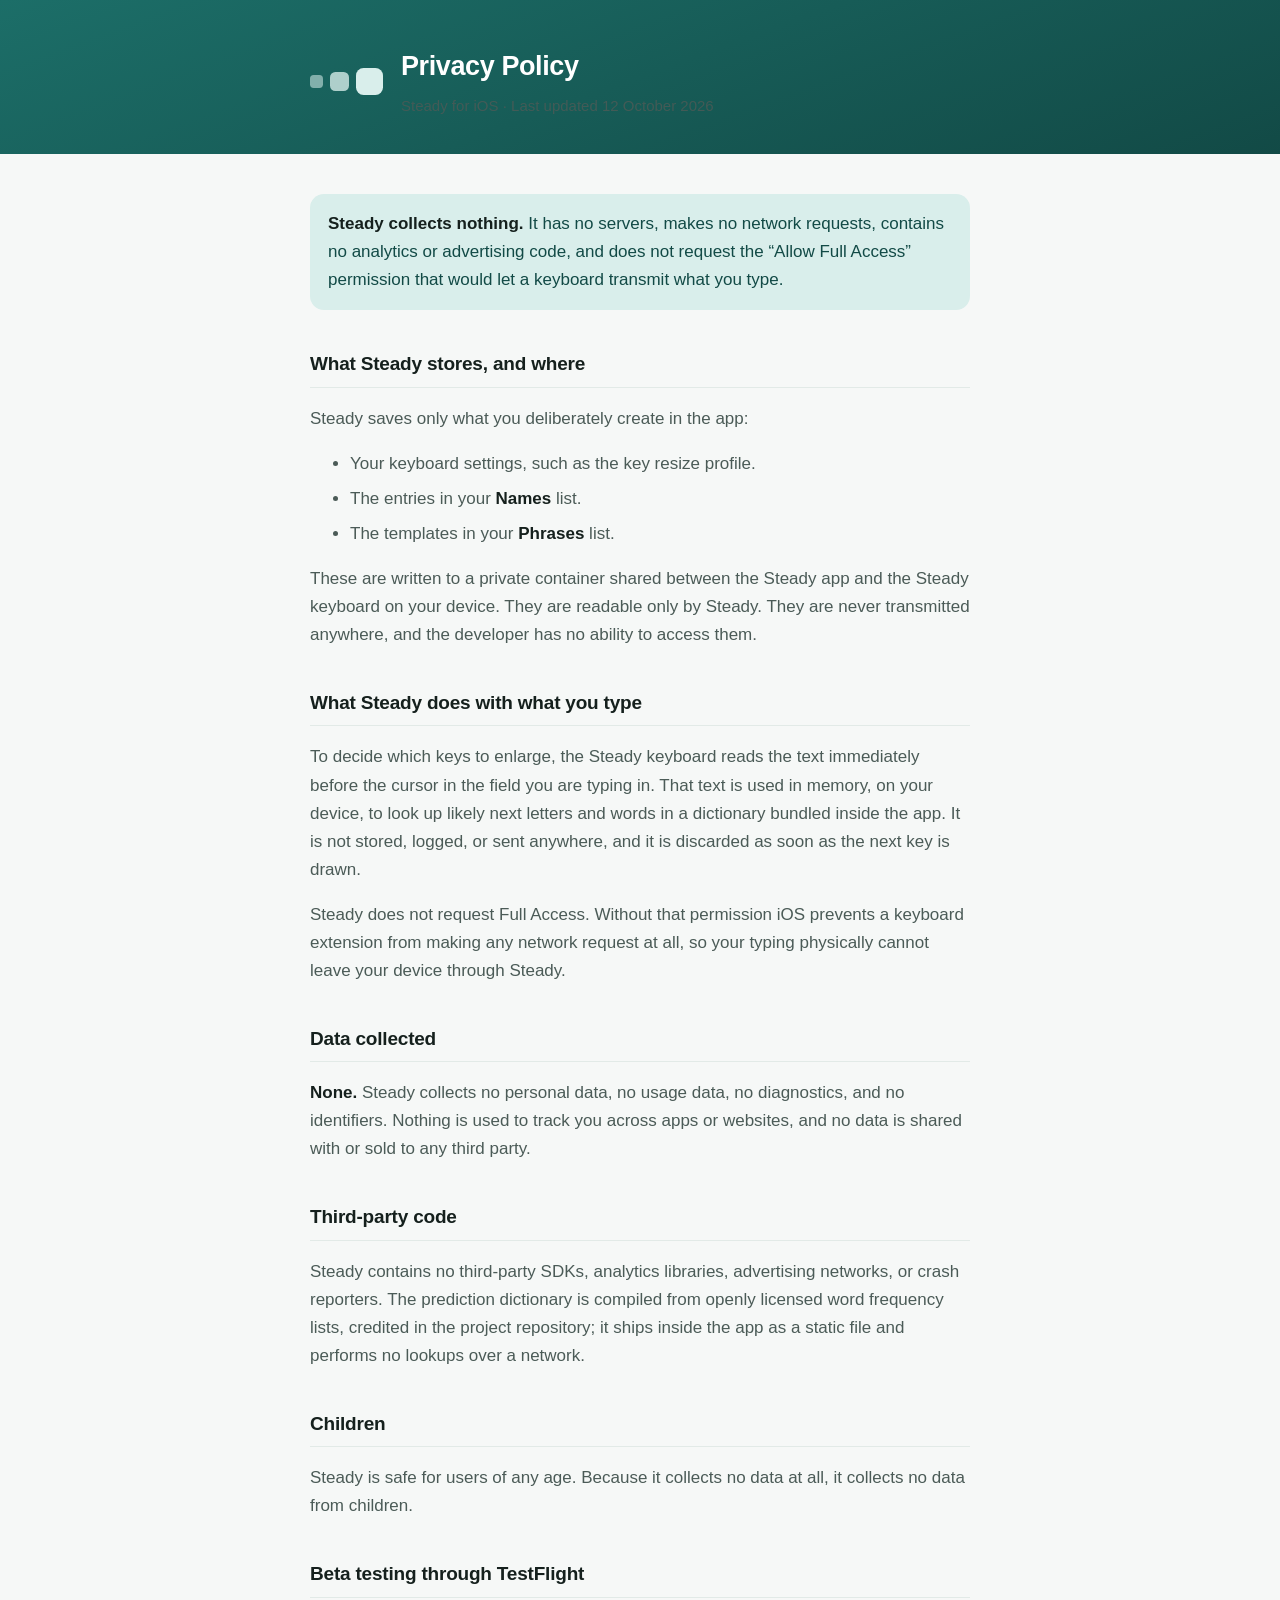
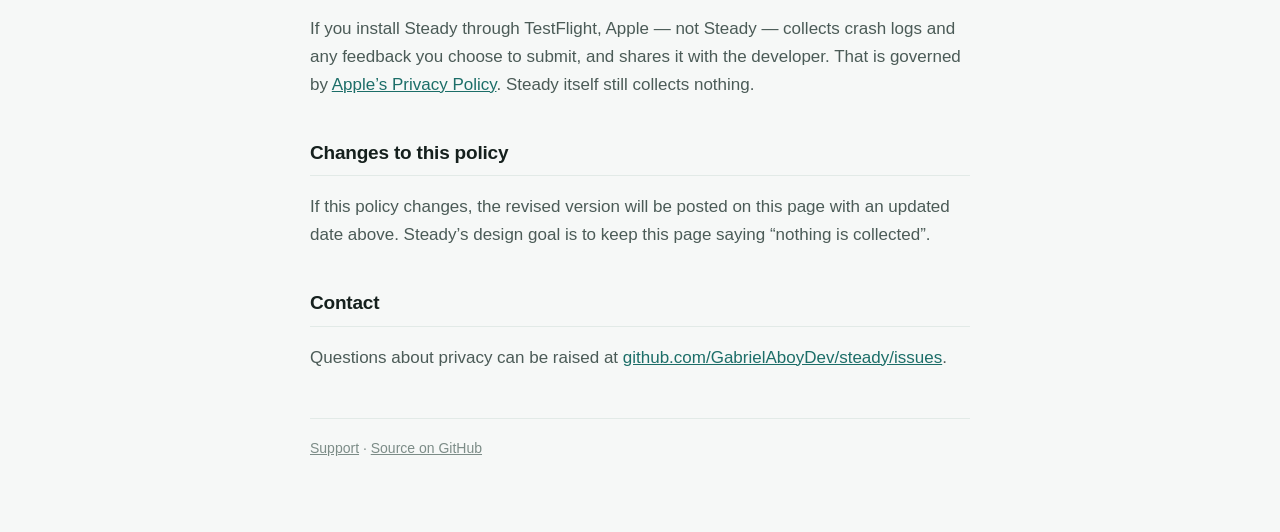
==== docs/privacy.html @ 4a5da060 "Prepare the app for App Store Connect and TestFlight Nothing in the project was set up for distribut" ====
<!doctype html>
<html lang="en">
<head>
<meta charset="utf-8">
<meta name="viewport" content="width=device-width, initial-scale=1">
<title>Steady — Privacy Policy</title>
<meta name="description" content="Steady's privacy policy. Steady collects no data and makes no network calls.">
<link rel="stylesheet" href="styles.css">
</head>
<body>
<header>
  <div class="wrap">
    <span class="mark" aria-hidden="true"><i></i><i></i><i></i></span>
    <div>
      <h1>Privacy Policy</h1>
      <p>Steady for iOS · Last updated 12 October 2026</p>
    </div>
  </div>
</header>

<main class="wrap">
  <div class="note">
    <p><strong>Steady collects nothing.</strong> It has no servers, makes no network
    requests, contains no analytics or advertising code, and does not request the
    “Allow Full Access” permission that would let a keyboard transmit what you type.</p>
  </div>

  <h2>What Steady stores, and where</h2>
  <p>Steady saves only what you deliberately create in the app:</p>
  <ul>
    <li>Your keyboard settings, such as the key resize profile.</li>
    <li>The entries in your <strong>Names</strong> list.</li>
    <li>The templates in your <strong>Phrases</strong> list.</li>
  </ul>
  <p>These are written to a private container shared between the Steady app and the
  Steady keyboard on your device. They are readable only by Steady. They are never
  transmitted anywhere, and the developer has no ability to access them.</p>

  <h2>What Steady does with what you type</h2>
  <p>To decide which keys to enlarge, the Steady keyboard reads the text immediately
  before the cursor in the field you are typing in. That text is used in memory, on
  your device, to look up likely next letters and words in a dictionary bundled
  inside the app. It is not stored, logged, or sent anywhere, and it is discarded as
  soon as the next key is drawn.</p>
  <p>Steady does not request Full Access. Without that permission iOS prevents a
  keyboard extension from making any network request at all, so your typing
  physically cannot leave your device through Steady.</p>

  <h2>Data collected</h2>
  <p><strong>None.</strong> Steady collects no personal data, no usage data, no
  diagnostics, and no identifiers. Nothing is used to track you across apps or
  websites, and no data is shared with or sold to any third party.</p>

  <h2>Third-party code</h2>
  <p>Steady contains no third-party SDKs, analytics libraries, advertising networks,
  or crash reporters. The prediction dictionary is compiled from openly licensed word
  frequency lists, credited in the project repository; it ships inside the app as a
  static file and performs no lookups over a network.</p>

  <h2>Children</h2>
  <p>Steady is safe for users of any age. Because it collects no data at all, it
  collects no data from children.</p>

  <h2>Beta testing through TestFlight</h2>
  <p>If you install Steady through TestFlight, Apple — not Steady — collects crash
  logs and any feedback you choose to submit, and shares it with the developer.
  That is governed by
  <a href="https://www.apple.com/legal/privacy/">Apple’s Privacy Policy</a>.
  Steady itself still collects nothing.</p>

  <h2>Changes to this policy</h2>
  <p>If this policy changes, the revised version will be posted on this page with an
  updated date above. Steady’s design goal is to keep this page saying “nothing is
  collected”.</p>

  <h2>Contact</h2>
  <p>Questions about privacy can be raised at
  <a href="https://github.com/GabrielAboyDev/steady/issues">github.com/GabrielAboyDev/steady/issues</a>.</p>

  <footer>
    <a href="index.html">Support</a> ·
    <a href="https://github.com/GabrielAboyDev/steady">Source on GitHub</a>
  </footer>
</main>
</body>
</html>
---- docs/styles.css ----
:root {
  --brand: #1C6E68;
  --brand-dark: #124A46;
  --brand-soft: #D9EEEB;
  --surface: #F6F8F7;
  --text: #15201D;
  --text-secondary: #4B5B57;
  --rule: #E2EAE7;
}
* { box-sizing: border-box; }
body {
  margin: 0;
  padding: 0 20px 72px;
  background: var(--surface);
  color: var(--text);
  font: 17px/1.65 -apple-system, BlinkMacSystemFont, "Segoe UI", Helvetica, Arial, sans-serif;
  -webkit-text-size-adjust: 100%;
}
.wrap { max-width: 660px; margin: 0 auto; }
header {
  margin: 0 -20px 40px;
  padding: 44px 20px 36px;
  background: linear-gradient(160deg, var(--brand), var(--brand-dark));
  color: #fff;
}
header .wrap { display: flex; align-items: center; gap: 18px; }
.mark { display: flex; align-items: center; gap: 7px; flex: none; }
.mark i { display: block; background: var(--brand-soft); border-radius: 28%; }
.mark i:nth-child(1) { width: 13px; height: 13px; opacity: .55; }
.mark i:nth-child(2) { width: 19px; height: 19px; opacity: .78; }
.mark i:nth-child(3) { width: 27px; height: 27px; }
h1 { margin: 0; font-size: 27px; letter-spacing: -.4px; }
header p { margin: 5px 0 0; opacity: .85; font-size: 15px; }
h2 {
  margin: 38px 0 12px;
  font-size: 19px;
  letter-spacing: -.2px;
  padding-bottom: 7px;
  border-bottom: 1px solid var(--rule);
}
p, li { color: var(--text-secondary); }
li { margin-bottom: 7px; }
strong { color: var(--text); }
a { color: var(--brand); }
.note {
  margin: 26px 0;
  padding: 16px 18px;
  background: var(--brand-soft);
  border-radius: 14px;
}
.note p { margin: 0; color: var(--brand-dark); }
footer {
  margin-top: 46px;
  padding-top: 18px;
  border-top: 1px solid var(--rule);
  font-size: 14px;
  color: #7C8C87;
}
footer a { color: #7C8C87; }
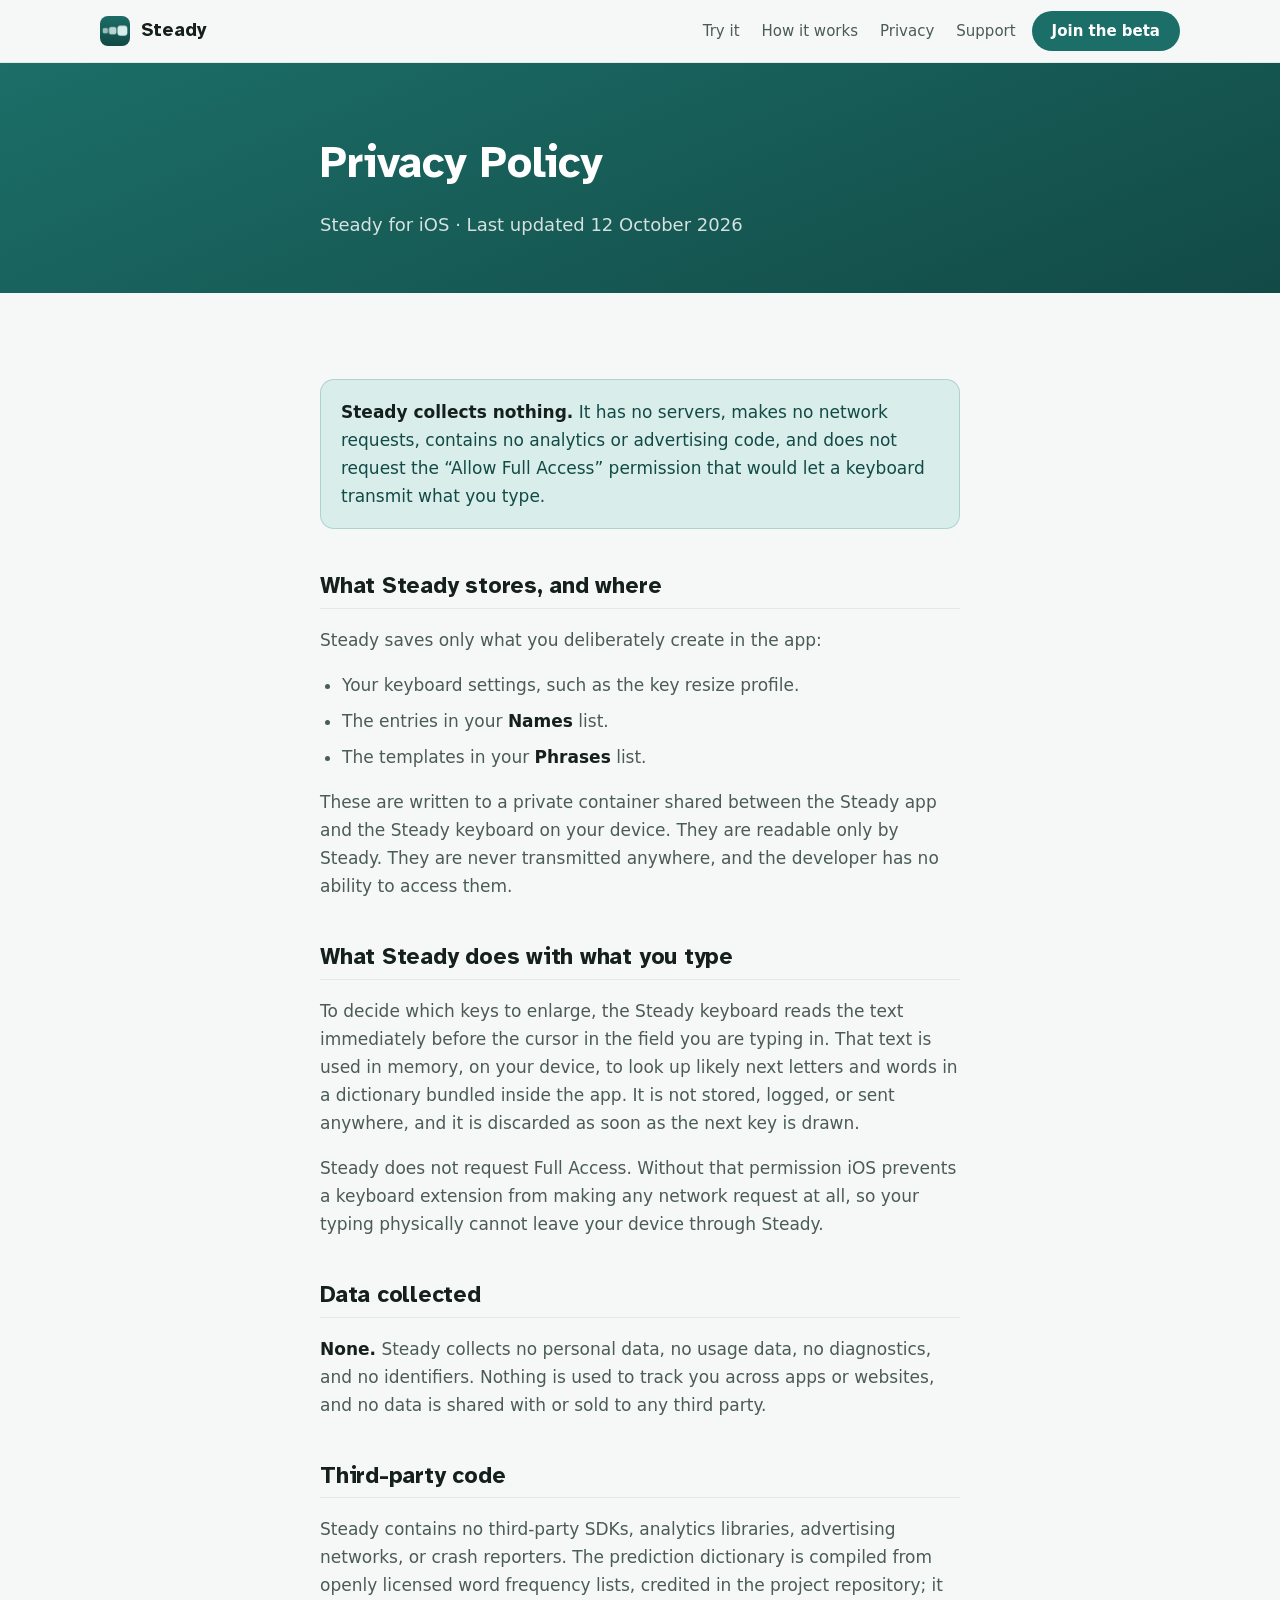
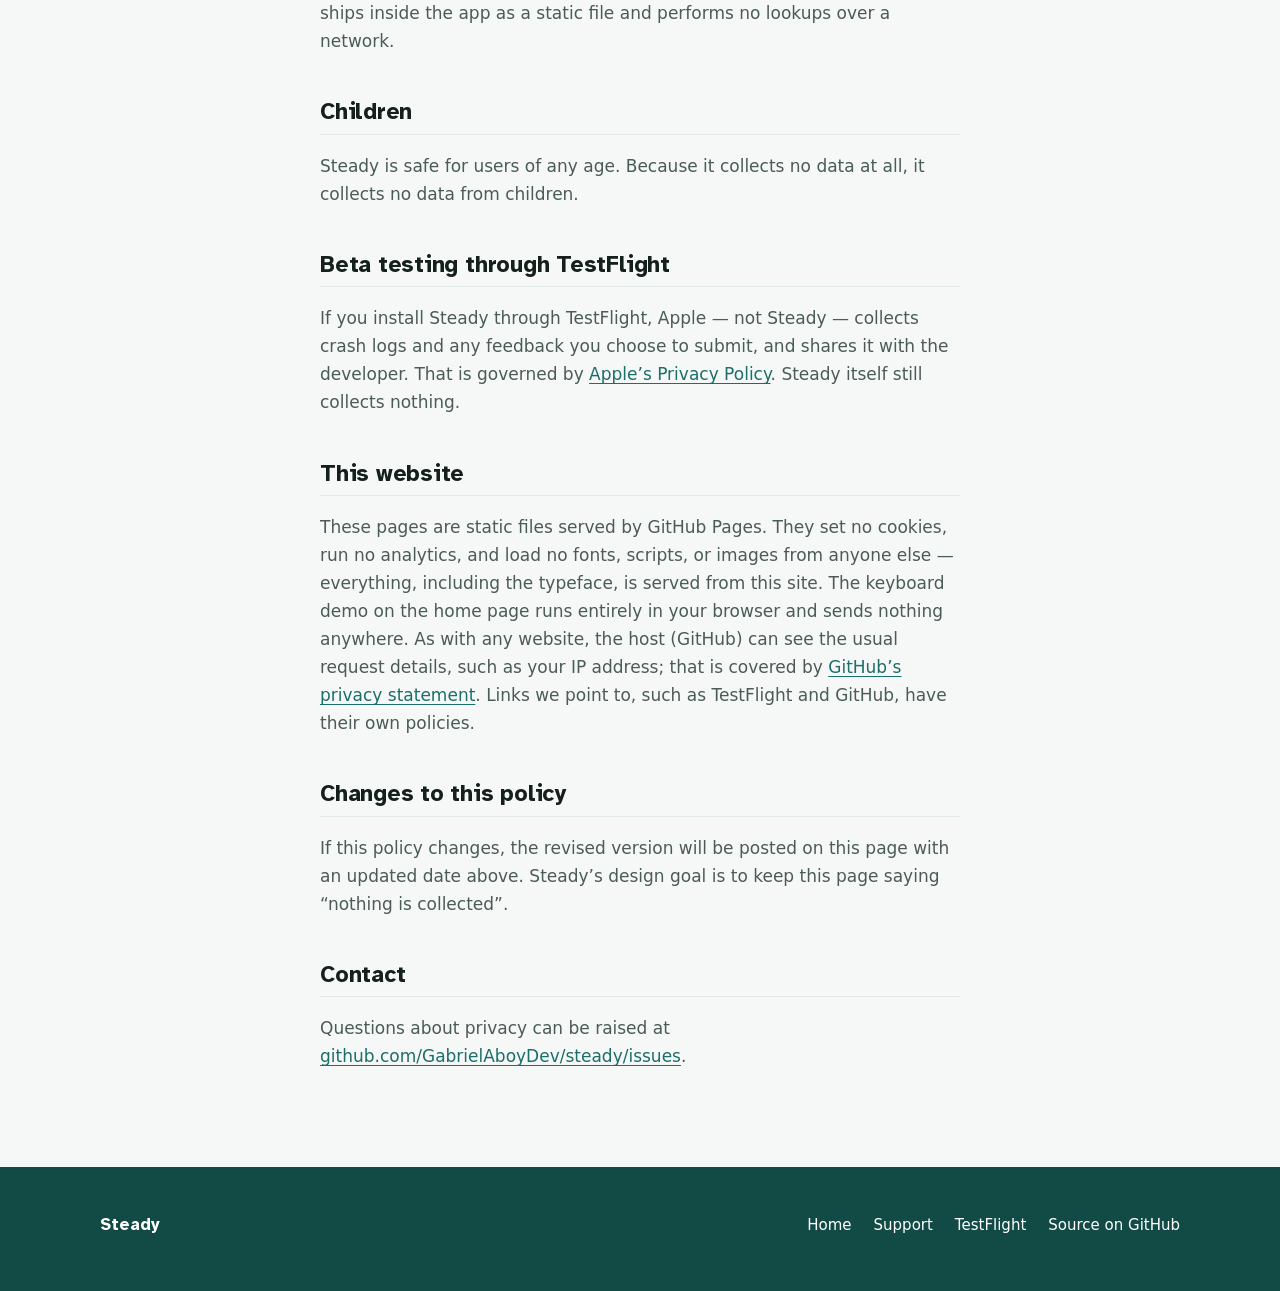
==== commit c0e06430: "Publish the real landing page on steadykeyboard.com The page published at /docs was still an early s" ====
--- a/docs/privacy.html
+++ b/docs/privacy.html
@@ -5,20 +5,41 @@
 <meta name="viewport" content="width=device-width, initial-scale=1">
 <title>Steady — Privacy Policy</title>
 <meta name="description" content="Steady's privacy policy. Steady collects no data and makes no network calls.">
+<link rel="canonical" href="https://steadykeyboard.com/privacy.html">
 <link rel="stylesheet" href="styles.css">
+<link rel="icon" href="icon.png" type="image/png">
+<link rel="apple-touch-icon" href="icon-180.png">
+<meta name="theme-color" content="#1C6E68">
 </head>
 <body>
-<header>
+<a class="skip" href="#main">Skip to content</a>
+
+<header class="topbar">
   <div class="wrap">
-    <span class="mark" aria-hidden="true"><i></i><i></i><i></i></span>
-    <div>
-      <h1>Privacy Policy</h1>
-      <p>Steady for iOS · Last updated 12 October 2026</p>
-    </div>
+    <a class="brand" href="index.html">
+      <img src="icon.png" alt="" width="30" height="30">
+      Steady
+    </a>
+    <nav class="navlinks" aria-label="Site">
+      <a href="index.html#demo">Try it</a>
+      <a href="index.html#how">How it works</a>
+      <a href="privacy.html" aria-current="page">Privacy</a>
+      <a href="support.html">Support</a>
+    </nav>
+    <a class="btn btn-primary btn-sm" href="https://testflight.apple.com/join/VVBRJSdn">Join the beta</a>
   </div>
 </header>
 
-<main class="wrap">
+<div class="page-head">
+  <div class="wrap prose">
+    <h1>Privacy Policy</h1>
+    <p>Steady for iOS · Last updated 12 October 2026</p>
+  </div>
+</div>
+
+<main id="main" class="doc">
+  <div class="wrap prose">
+
   <div class="note">
     <p><strong>Steady collects nothing.</strong> It has no servers, makes no network
     requests, contains no analytics or advertising code, and does not request the
@@ -68,6 +89,17 @@
   <a href="https://www.apple.com/legal/privacy/">Apple’s Privacy Policy</a>.
   Steady itself still collects nothing.</p>
 
+  <h2>This website</h2>
+  <p>These pages are static files served by GitHub Pages. They set no cookies, run no
+  analytics, and load no fonts, scripts, or images from anyone else — everything,
+  including the typeface, is served from this site. The keyboard demo on the home page
+  runs entirely in your browser and sends nothing anywhere. As with any website, the
+  host (GitHub) can see the usual request details, such as your IP address; that is
+  covered by
+  <a href="https://docs.github.com/en/site-policy/privacy-policies/github-general-privacy-statement">GitHub’s
+  privacy statement</a>. Links we point to, such as TestFlight and GitHub, have their
+  own policies.</p>
+
   <h2>Changes to this policy</h2>
   <p>If this policy changes, the revised version will be posted on this page with an
   updated date above. Steady’s design goal is to keep this page saying “nothing is
@@ -77,10 +109,19 @@
   <p>Questions about privacy can be raised at
   <a href="https://github.com/GabrielAboyDev/steady/issues">github.com/GabrielAboyDev/steady/issues</a>.</p>
 
-  <footer>
-    <a href="index.html">Support</a> ·
-    <a href="https://github.com/GabrielAboyDev/steady">Source on GitHub</a>
-  </footer>
+  </div>
 </main>
+
+<footer class="site-footer">
+  <div class="wrap">
+    <span class="brand">Steady</span>
+    <nav class="footer-links" aria-label="Footer">
+      <a href="index.html">Home</a>
+      <a href="support.html">Support</a>
+      <a href="https://testflight.apple.com/join/VVBRJSdn">TestFlight</a>
+      <a href="https://github.com/GabrielAboyDev/steady">Source on GitHub</a>
+    </nav>
+  </div>
+</footer>
 </body>
 </html>
--- a/docs/styles.css
+++ b/docs/styles.css
@@ -1,59 +1,604 @@
+/* Steady — site styles.
+   Brand tokens mirror branding/palette.css and Shared/Theme.swift.
+   The page chrome follows the system light/dark setting; the keyboard demo
+   stays light, because it is a picture of the app. */
+
+@font-face {
+  font-family: "Atkinson Hyperlegible";
+  src: url("fonts/atkinson-hyperlegible-400.woff2") format("woff2");
+  font-weight: 400;
+  font-style: normal;
+  font-display: swap;
+}
+@font-face {
+  font-family: "Atkinson Hyperlegible";
+  src: url("fonts/atkinson-hyperlegible-700.woff2") format("woff2");
+  font-weight: 700;
+  font-style: normal;
+  font-display: swap;
+}
+
 :root {
   --brand: #1C6E68;
   --brand-dark: #124A46;
   --brand-soft: #D9EEEB;
+  --positive: #3F7D4A;
+  --caution: #B2791F;
+
   --surface: #F6F8F7;
+  --raised: #FFFFFF;
+  --sunken: #EEF4F2;
   --text: #15201D;
-  --text-secondary: #4B5B57;
+  --text-2: #4B5B57;
+  --text-3: #7C8C87;
   --rule: #E2EAE7;
-}
-* { box-sizing: border-box; }
+  --rule-strong: #C7D5D1;
+
+  --on-brand: #FFFFFF;
+  --on-brand-2: rgba(255, 255, 255, .82);
+
+  --radius: 14px;
+  --radius-lg: 22px;
+  --pill: 999px;
+  --shadow: 0 1px 2px rgba(20, 32, 29, .05), 0 10px 28px -14px rgba(20, 32, 29, .12);
+  --shadow-lg: 0 2px 6px rgba(20, 32, 29, .06), 0 32px 64px -28px rgba(20, 32, 29, .28);
+
+  --display: "Atkinson Hyperlegible", ui-sans-serif, system-ui, -apple-system, sans-serif;
+  --sans: ui-sans-serif, system-ui, -apple-system, BlinkMacSystemFont, "Segoe UI", Helvetica, Arial, sans-serif;
+
+  --gutter: 20px;
+  --measure: 680px;
+  --wide: 1120px;
+  color-scheme: light;
+}
+
+@media (prefers-color-scheme: dark) {
+  :root {
+    --brand: #4FA9A1;
+    --brand-dark: #0E3B38;
+    --brand-soft: #16302E;
+    --surface: #0D1716;
+    --raised: #142120;
+    --sunken: #101B1A;
+    --text: #EAF2F0;
+    --text-2: #B3C4C0;
+    --text-3: #8A9D99;
+    --rule: #22312F;
+    --rule-strong: #2E403D;
+    --shadow: 0 1px 2px rgba(0, 0, 0, .4), 0 10px 28px -14px rgba(0, 0, 0, .6);
+    --shadow-lg: 0 2px 6px rgba(0, 0, 0, .45), 0 32px 64px -28px rgba(0, 0, 0, .75);
+    color-scheme: dark;
+  }
+}
+
+*, *::before, *::after { box-sizing: border-box; }
+
+html { -webkit-text-size-adjust: 100%; scroll-behavior: smooth; }
+@media (prefers-reduced-motion: reduce) {
+  html { scroll-behavior: auto; }
+  *, *::before, *::after {
+    animation-duration: .001ms !important;
+    animation-iteration-count: 1 !important;
+    transition-duration: .001ms !important;
+  }
+}
+
 body {
   margin: 0;
-  padding: 0 20px 72px;
   background: var(--surface);
   color: var(--text);
-  font: 17px/1.65 -apple-system, BlinkMacSystemFont, "Segoe UI", Helvetica, Arial, sans-serif;
-  -webkit-text-size-adjust: 100%;
-}
-.wrap { max-width: 660px; margin: 0 auto; }
-header {
-  margin: 0 -20px 40px;
-  padding: 44px 20px 36px;
-  background: linear-gradient(160deg, var(--brand), var(--brand-dark));
+  font-family: var(--sans);
+  font-size: 17px;
+  line-height: 1.65;
+}
+
+h1, h2, h3, .display { font-family: var(--display); letter-spacing: -.01em; }
+p, li { color: var(--text-2); }
+strong { color: var(--text); font-weight: 700; }
+a { color: var(--brand); text-underline-offset: 3px; }
+a:hover { text-decoration-thickness: 2px; }
+
+:focus-visible {
+  outline: 3px solid var(--brand);
+  outline-offset: 3px;
+  border-radius: 4px;
+}
+
+.wrap { width: 100%; max-width: var(--wide); margin: 0 auto; padding: 0 var(--gutter); }
+.prose { max-width: var(--measure); }
+.center { text-align: center; margin-left: auto; margin-right: auto; }
+
+.skip {
+  position: absolute;
+  left: -9999px;
+  top: 0;
+  background: var(--raised);
+  color: var(--text);
+  padding: 12px 18px;
+  border-radius: 0 0 var(--radius) 0;
+  z-index: 50;
+}
+.skip:focus { left: 0; }
+
+/* ---------- Top bar ---------- */
+
+.topbar {
+  position: sticky;
+  top: 0;
+  z-index: 30;
+  background: color-mix(in srgb, var(--surface) 86%, transparent);
+  -webkit-backdrop-filter: saturate(180%) blur(14px);
+  backdrop-filter: saturate(180%) blur(14px);
+  border-bottom: 1px solid var(--rule);
+}
+.topbar .wrap {
+  display: flex;
+  align-items: center;
+  gap: 16px;
+  min-height: 62px;
+}
+.brand {
+  display: flex;
+  align-items: center;
+  gap: 11px;
+  font-family: var(--display);
+  font-weight: 700;
+  font-size: 19px;
+  color: var(--text);
+  text-decoration: none;
+  margin-right: auto;
+}
+.brand img { width: 30px; height: 30px; border-radius: 8px; display: block; }
+.navlinks { display: flex; gap: 22px; font-size: 15px; }
+.navlinks a { color: var(--text-2); text-decoration: none; }
+.navlinks a:hover { color: var(--brand); text-decoration: underline; }
+@media (max-width: 720px) { .navlinks { display: none; } }
+
+/* ---------- Buttons ---------- */
+
+.btn {
+  display: inline-flex;
+  align-items: center;
+  justify-content: center;
+  gap: 9px;
+  min-height: 48px;
+  padding: 12px 24px;
+  border-radius: var(--pill);
+  border: 2px solid transparent;
+  font: 600 16px/1.2 var(--sans);
+  text-decoration: none;
+  cursor: pointer;
+  transition: transform .14s ease, background-color .14s ease, border-color .14s ease;
+}
+.btn:active { transform: translateY(1px); }
+.btn-primary { background: var(--brand); color: #fff; }
+.btn-primary:hover { background: var(--brand-dark); }
+.btn-ghost { background: transparent; color: var(--text); border-color: var(--rule-strong); }
+.btn-ghost:hover { border-color: var(--brand); color: var(--brand); }
+.btn-sm { min-height: 40px; padding: 8px 18px; font-size: 15px; }
+.topbar .btn { flex: none; }
+
+/* On the teal hero */
+.on-dark .btn-primary { background: #fff; color: var(--brand-dark); }
+.on-dark .btn-primary:hover { background: var(--brand-soft); }
+.on-dark .btn-ghost { color: #fff; border-color: rgba(255, 255, 255, .45); }
+.on-dark .btn-ghost:hover { border-color: #fff; color: #fff; background: rgba(255, 255, 255, .08); }
+.on-dark :focus-visible { outline-color: #fff; }
+
+/* ---------- Hero ---------- */
+
+.hero {
+  background:
+    radial-gradient(1200px 520px at 78% -8%, rgba(217, 238, 235, .22), transparent 62%),
+    linear-gradient(158deg, #1C6E68 0%, #124A46 100%);
+  color: var(--on-brand);
+  padding: clamp(40px, 7vw, 84px) 0 clamp(52px, 8vw, 96px);
+  overflow: hidden;
+}
+.hero-grid {
+  display: grid;
+  grid-template-columns: minmax(0, 1.04fr) minmax(0, .96fr);
+  gap: clamp(32px, 5vw, 64px);
+  align-items: center;
+}
+@media (max-width: 900px) {
+  .hero-grid { grid-template-columns: 1fr; gap: 40px; }
+}
+
+.badge {
+  display: inline-flex;
+  align-items: center;
+  gap: 9px;
+  padding: 7px 15px 7px 11px;
+  border-radius: var(--pill);
+  background: rgba(255, 255, 255, .14);
+  border: 1px solid rgba(255, 255, 255, .22);
+  font-size: 14px;
+  font-weight: 600;
+  letter-spacing: .01em;
   color: #fff;
-}
-header .wrap { display: flex; align-items: center; gap: 18px; }
-.mark { display: flex; align-items: center; gap: 7px; flex: none; }
-.mark i { display: block; background: var(--brand-soft); border-radius: 28%; }
-.mark i:nth-child(1) { width: 13px; height: 13px; opacity: .55; }
-.mark i:nth-child(2) { width: 19px; height: 19px; opacity: .78; }
-.mark i:nth-child(3) { width: 27px; height: 27px; }
-h1 { margin: 0; font-size: 27px; letter-spacing: -.4px; }
-header p { margin: 5px 0 0; opacity: .85; font-size: 15px; }
-h2 {
-  margin: 38px 0 12px;
+  margin: 0 0 20px;
+}
+.badge .dot {
+  width: 9px;
+  height: 9px;
+  border-radius: 50%;
+  background: #8FE3C2;
+  box-shadow: 0 0 0 4px rgba(143, 227, 194, .22);
+}
+
+.hero h1 {
+  margin: 0 0 18px;
+  font-size: clamp(34px, 5.4vw, 56px);
+  line-height: 1.08;
+  color: #fff;
+}
+.hero .lede {
+  margin: 0 0 14px;
+  font-family: var(--display);
+  font-size: clamp(17px, 2vw, 20px);
+  line-height: 1.55;
+  color: var(--on-brand-2);
+  max-width: 34em;
+}
+.cta-row { display: flex; flex-wrap: wrap; gap: 12px; margin: 26px 0 16px; }
+.fineprint {
+  margin: 0;
+  font-size: 14.5px;
+  color: rgba(255, 255, 255, .9);
+}
+.fineprint span { white-space: nowrap; }
+
+/* ---------- Device + demo ---------- */
+
+.device {
+  --key-base: clamp(27px, 4.4vw, 38px);
+  width: 100%;
+  max-width: 420px;
+  margin: 0 auto;
+  background: #fff;
+  border-radius: 30px;
+  padding: 12px;
+  box-shadow: var(--shadow-lg);
+  border: 1px solid rgba(255, 255, 255, .5);
+}
+.screen {
+  background: #F6F8F7;
+  border-radius: 20px;
+  overflow: hidden;
+  display: flex;
+  flex-direction: column;
+  min-height: 330px;
+}
+.screen-bar {
+  display: flex;
+  align-items: center;
+  gap: 8px;
+  padding: 11px 14px;
+  background: #fff;
+  border-bottom: 1px solid #E2EAE7;
+  font-size: 12.5px;
+  font-weight: 600;
+  color: #4B5B57;
+  letter-spacing: .02em;
+  text-transform: uppercase;
+}
+.field {
+  flex: 1;
+  padding: 16px 16px 20px;
   font-size: 19px;
-  letter-spacing: -.2px;
-  padding-bottom: 7px;
+  line-height: 1.5;
+  color: #15201D;
+  word-break: break-word;
+  min-height: 86px;
+}
+.field .placeholder { color: #5C6C68; }
+.field .prefix { color: #124A46; font-weight: 700; }
+.caret {
+  display: inline-block;
+  width: 2px;
+  height: 1.05em;
+  background: #1C6E68;
+  vertical-align: text-bottom;
+  margin-left: 1px;
+  animation: blink 1.1s steps(2, start) infinite;
+}
+@keyframes blink { to { visibility: hidden; } }
+
+.chips {
+  display: flex;
+  gap: 6px;
+  padding: 6px 7px;
+  background: #D1D4DB;
+  border-top: 1px solid rgba(0, 0, 0, .06);
+}
+.chip {
+  flex: 1 1 0;
+  min-width: 0;
+  min-height: 38px;
+  padding: 6px 4px;
+  border: 0;
+  border-radius: 9px;
+  background: #fff;
+  color: #15201D;
+  font: 600 15px/1.2 var(--sans);
+  cursor: pointer;
+  overflow: hidden;
+  text-overflow: ellipsis;
+  white-space: nowrap;
+  box-shadow: 0 1px 0 rgba(0, 0, 0, .18);
+}
+.chip:hover { background: var(--brand-soft); }
+.chip:disabled { opacity: .45; cursor: default; box-shadow: none; }
+
+.tray {
+  background: #D1D4DB;
+  padding: 2px 5px 9px;
+  display: flex;
+  flex-direction: column;
+  gap: 7px;
+}
+.krow {
+  display: flex;
+  align-items: flex-end;
+  height: calc(var(--key-base) * 1.5);
+}
+.krow.indent { padding: 0 calc(var(--key-base) * .42); }
+.key {
+  flex: 1 1 0;
+  min-width: 0;
+  margin: 0 2.5px;
+  border: 0;
+  border-radius: 6px;
+  background: #fff;
+  color: #15201D;
+  font-family: var(--sans);
+  font-weight: 500;
+  cursor: pointer;
+  box-shadow: 0 1px 0 rgba(0, 0, 0, .22);
+  padding: 0;
+  display: flex;
+  align-items: center;
+  justify-content: center;
+  height: var(--key-base);
+  transition: flex-grow .18s ease-out, height .18s ease-out, font-size .18s ease-out,
+    background-color .18s ease-out, opacity .18s ease-out, box-shadow .18s ease-out;
+}
+.key.t-most { background: #C9E7E3; color: #124A46; font-weight: 700; box-shadow: 0 0 0 2px #1C6E68, 0 1px 0 rgba(0, 0, 0, .22); }
+.key.t-likely { background: #DCEDEB; }
+.key.t-possible { background: #EDF5F4; }
+.key.t-unlikely { background: #fff; }
+.key.t-impossible { background: #ECEEF1; color: #7C8C87; opacity: .34; }
+.key.hidden { display: none; }
+.key.util, .key.deco {
+  background: #ADB3BD;
+  color: #15201D;
+  font-size: 13px;
+  font-weight: 600;
+  flex-grow: 0;
+  flex-basis: calc(var(--key-base) * 1.25);
+}
+.key.deco { cursor: default; }
+.key.space { flex-grow: 4; background: #fff; }
+.krow.bottom { height: var(--key-base); }
+.krow.bottom .key { height: var(--key-base); }
+
+.demo-foot {
+  display: flex;
+  flex-wrap: wrap;
+  align-items: center;
+  justify-content: space-between;
+  gap: 12px 16px;
+  margin: 18px auto 0;
+  max-width: 420px;
+}
+.seg {
+  display: inline-flex;
+  padding: 3px;
+  border-radius: var(--pill);
+  background: rgba(255, 255, 255, .14);
+  border: 1px solid rgba(255, 255, 255, .22);
+}
+.seg button {
+  appearance: none;
+  border: 0;
+  background: transparent;
+  color: rgba(255, 255, 255, .92);
+  font: 600 14px/1 var(--sans);
+  padding: 9px 14px;
+  border-radius: var(--pill);
+  cursor: pointer;
+  min-height: 36px;
+}
+.seg button[aria-pressed="true"] { background: #fff; color: var(--brand-dark); }
+.demo-hint {
+  margin: 14px auto 0;
+  max-width: 420px;
+  font-size: 14px;
+  color: rgba(255, 255, 255, .88);
+  text-align: center;
+}
+.demo-wrap:focus-visible { outline: 3px solid #fff; outline-offset: 10px; border-radius: 34px; }
+
+/* ---------- Sections ---------- */
+
+section { padding: clamp(52px, 7vw, 92px) 0; }
+.section-head { max-width: var(--measure); margin-bottom: clamp(28px, 4vw, 46px); }
+.eyebrow {
+  margin: 0 0 10px;
+  font-size: 13px;
+  font-weight: 700;
+  letter-spacing: .1em;
+  text-transform: uppercase;
+  color: var(--brand);
+}
+h2 { margin: 0 0 14px; font-size: clamp(26px, 3.4vw, 36px); line-height: 1.15; color: var(--text); }
+h3 { margin: 0 0 8px; font-size: 19px; line-height: 1.3; color: var(--text); }
+.section-head p { margin: 0; font-size: 18px; }
+
+.cards { display: grid; gap: 18px; grid-template-columns: repeat(3, minmax(0, 1fr)); }
+.cards.two { grid-template-columns: repeat(2, minmax(0, 1fr)); }
+@media (max-width: 860px) { .cards, .cards.two { grid-template-columns: 1fr; } }
+.card {
+  background: var(--raised);
+  border: 1px solid var(--rule);
+  border-radius: var(--radius-lg);
+  padding: 26px 24px;
+  box-shadow: var(--shadow);
+}
+.card p:last-child { margin-bottom: 0; }
+.step-no {
+  display: inline-flex;
+  align-items: center;
+  justify-content: center;
+  width: 34px;
+  height: 34px;
+  border-radius: 10px;
+  background: var(--brand-soft);
+  color: var(--brand-dark);
+  font: 700 16px/1 var(--display);
+  margin-bottom: 14px;
+}
+@media (prefers-color-scheme: dark) {
+  .step-no { background: var(--brand-soft); color: var(--brand); }
+}
+
+.alt { background: var(--sunken); }
+
+/* Privacy band */
+.band {
+  background: linear-gradient(158deg, #1C6E68 0%, #124A46 100%);
+  color: #fff;
+}
+.band h2, .band h3 { color: #fff; }
+.band p, .band li { color: var(--on-brand-2); }
+.band .card {
+  background: rgba(255, 255, 255, .08);
+  border-color: rgba(255, 255, 255, .16);
+  box-shadow: none;
+}
+.band strong { color: #fff; }
+.band a { color: #fff; }
+
+/* Checklist */
+.ticks { list-style: none; margin: 0; padding: 0; }
+.ticks li {
+  position: relative;
+  padding-left: 32px;
+  margin-bottom: 12px;
+}
+.ticks li::before {
+  content: "";
+  position: absolute;
+  left: 0;
+  top: .42em;
+  width: 18px;
+  height: 10px;
+  border-left: 3px solid var(--brand);
+  border-bottom: 3px solid var(--brand);
+  transform: rotate(-45deg);
+  border-radius: 2px;
+}
+.band .ticks li::before { border-color: #8FE3C2; }
+
+/* Call to action block */
+.cta-block {
+  text-align: center;
+  background: var(--raised);
+  border: 1px solid var(--rule);
+  border-radius: var(--radius-lg);
+  padding: clamp(32px, 5vw, 54px) 24px;
+  box-shadow: var(--shadow);
+}
+.cta-block h2 { margin-bottom: 10px; }
+.cta-block p { margin: 0 auto 24px; max-width: 46ch; }
+
+/* Prose pages (support, privacy) */
+.page-head {
+  background: linear-gradient(158deg, #1C6E68 0%, #124A46 100%);
+  color: #fff;
+  padding: clamp(36px, 6vw, 64px) 0 clamp(32px, 5vw, 54px);
+}
+.page-head h1 { margin: 0 0 10px; font-size: clamp(30px, 4.4vw, 44px); color: #fff; }
+.page-head p { margin: 0; color: var(--on-brand-2); font-size: 18px; }
+.doc { padding: clamp(34px, 5vw, 60px) 0 clamp(50px, 7vw, 80px); }
+.doc h2 {
+  margin: 44px 0 12px;
+  font-size: 23px;
+  padding-bottom: 8px;
   border-bottom: 1px solid var(--rule);
 }
-p, li { color: var(--text-secondary); }
-li { margin-bottom: 7px; }
-strong { color: var(--text); }
-a { color: var(--brand); }
+.doc h2:first-child { margin-top: 0; }
+.doc h3 { margin: 26px 0 6px; }
+.doc ol, .doc ul { padding-left: 22px; }
+.doc li { margin-bottom: 8px; }
 .note {
   margin: 26px 0;
-  padding: 16px 18px;
+  padding: 18px 20px;
   background: var(--brand-soft);
-  border-radius: 14px;
+  border-radius: var(--radius);
+  border: 1px solid color-mix(in srgb, var(--brand) 22%, transparent);
 }
 .note p { margin: 0; color: var(--brand-dark); }
-footer {
-  margin-top: 46px;
-  padding-top: 18px;
-  border-top: 1px solid var(--rule);
-  font-size: 14px;
-  color: #7C8C87;
-}
-footer a { color: #7C8C87; }
+.note p + p { margin-top: 10px; }
+@media (prefers-color-scheme: dark) {
+  .note p { color: var(--text); }
+}
+.toc {
+  margin: 0 0 34px;
+  padding: 18px 20px;
+  background: var(--raised);
+  border: 1px solid var(--rule);
+  border-radius: var(--radius);
+}
+.toc ul { margin: 8px 0 0; padding-left: 20px; }
+.toc li { margin-bottom: 4px; }
+kbd {
+  font: 600 14px/1 var(--sans);
+  background: var(--raised);
+  border: 1px solid var(--rule-strong);
+  border-bottom-width: 2px;
+  border-radius: 6px;
+  padding: 3px 7px;
+  color: var(--text);
+  white-space: nowrap;
+}
+
+/* ---------- Footer ---------- */
+
+.site-footer {
+  background: var(--brand-dark);
+  color: rgba(255, 255, 255, .86);
+  padding: 44px 0 52px;
+  font-size: 15px;
+}
+.site-footer .wrap { display: flex; flex-wrap: wrap; gap: 16px 28px; align-items: center; }
+.site-footer a { color: #fff; text-decoration: none; }
+.site-footer a:hover { text-decoration: underline; }
+.site-footer .brand { color: #fff; margin-right: auto; font-size: 17px; }
+.footer-links { display: flex; flex-wrap: wrap; gap: 8px 22px; }
+
+/* Demo fallback before (or without) JavaScript */
+.demo-wrap[data-loading] .tray::before,
+.nojs-note {
+  content: "";
+  display: block;
+  padding: 22px 18px;
+  text-align: center;
+  font: 500 15px/1.5 var(--sans);
+  color: #4B5B57;
+}
+.demo-wrap[data-loading] .tray::before { content: "Loading the keyboard\2026"; }
+.nojs-note { color: rgba(255, 255, 255, .8); }
+
+/* Two-column section: heading beside its list */
+.split {
+  display: grid;
+  grid-template-columns: minmax(0, 1.02fr) minmax(0, .98fr);
+  gap: clamp(28px, 5vw, 64px);
+  align-items: start;
+}
+@media (max-width: 860px) { .split { grid-template-columns: 1fr; } }
+
+/* Anchors must clear the sticky header */
+section[id], h2[id], h3[id], [id]:target { scroll-margin-top: 84px; }
